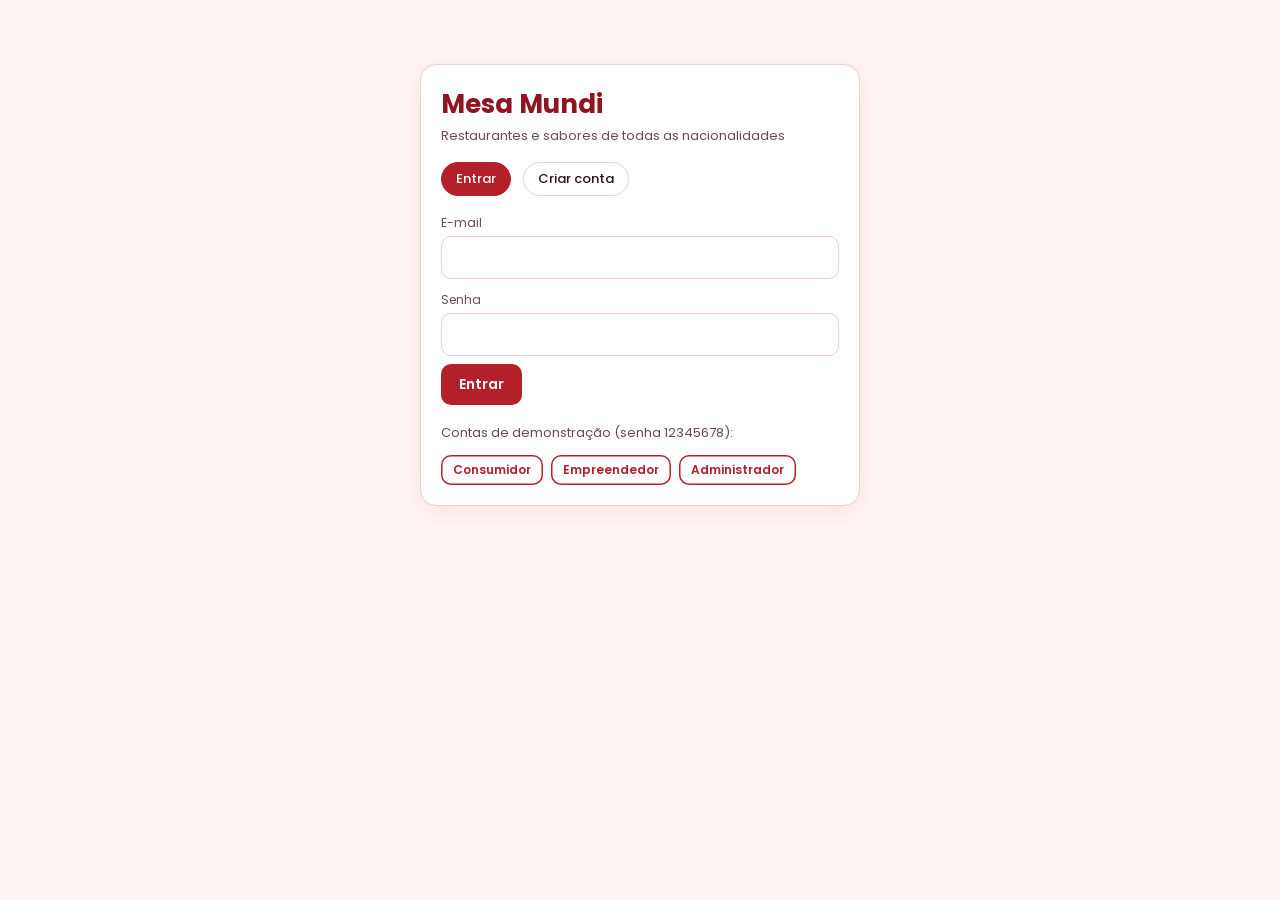
==== app.html @ 670676ce "adiciona landing page e novos estilos" ====
<!doctype html>
<html lang="pt-BR">
<head>
  <meta charset="utf-8">
  <meta name="viewport" content="width=device-width, initial-scale=1, viewport-fit=cover">
  <meta name="theme-color" content="#b3202a">
  <title>Mesa Mundi | Entrar</title>
  <link rel="preconnect" href="https://fonts.googleapis.com">
  <link rel="preconnect" href="https://fonts.gstatic.com" crossorigin>
  <link href="https://fonts.googleapis.com/css2?family=Poppins:wght@400;500;600;700&display=swap" rel="stylesheet">
  <link rel="stylesheet" href="css/app.css">
</head>
<body>
<body>
<div class="app"><aside><div class="logo">Mesa Mundi</div><nav id="nav"></nav></aside><main id="v"></main></div><div id="m"></div><div id="toast" role="status"></div>
<script src="js/app.js"></script>
</body>
</html>
---- css/app.css ----
:root{--bg:#fff5f3;--sf:#fff;--ink:#2b1214;--mut:#6b4b4e;--pr:#b3202a;--pd:#8f1520;--soft:#fde8e5;--bd:#f0cfcb;--on:#fff;--ok:#1a7f45;--wa:#9a6700;--no:#c4182f;--sh:0 6px 24px rgba(142,27,43,.08);color-scheme:light;box-sizing:border-box;padding-top:env(safe-area-inset-top,0px);padding-bottom:env(safe-area-inset-bottom,0px)}
@media(prefers-color-scheme:dark){:root:not([data-theme="light"]){--bg:#1c0e10;--sf:#2a1417;--ink:#fbeceb;--mut:#c9a3a6;--pr:#ff5a6e;--pd:#ff9aa6;--soft:#3d1b20;--bd:#4a2429;--on:#2a1215;--ok:#5fd18b;--wa:#f2c14e;--no:#ff7a8a;color-scheme:dark}}
:root[data-theme="dark"]{--bg:#1c0e10;--sf:#2a1417;--ink:#fbeceb;--mut:#c9a3a6;--pr:#ff5a6e;--pd:#ff9aa6;--soft:#3d1b20;--bd:#4a2429;--on:#2a1215;--ok:#5fd18b;--wa:#f2c14e;--no:#ff7a8a;color-scheme:dark}
html{scroll-padding-top:env(safe-area-inset-top,0px)}*{box-sizing:border-box}
body{margin:0;background:var(--bg);color:var(--ink);font:14px/1.5 Poppins,system-ui,sans-serif}
.app{display:grid;grid-template-columns:232px 1fr;min-height:100vh}
aside{background:#b3202a}.logo{font-weight:700;font-size:21px;color:#fff;padding:26px 24px}
.nv{display:flex;align-items:center;gap:12px;width:calc(100% - 24px);margin:2px 12px;padding:11px 14px;border:0;border-radius:12px;background:none;color:#ffd9dd;font:500 14px Poppins,sans-serif;cursor:pointer;text-align:left;transition:background .15s}
.nv:hover{background:rgba(255,255,255,.14)}.nv.on{background:#fff;color:#b3202a;font-weight:600}
svg.i{width:20px;height:20px;fill:none;stroke:currentColor;stroke-width:1.8;stroke-linecap:round;stroke-linejoin:round;flex:none}
main{padding:28px 32px;min-width:0}.pv{animation:f .25s}@keyframes f{from{opacity:0;transform:translateY(6px)}}
.top{display:flex;justify-content:space-between;align-items:center;gap:12px;flex-wrap:wrap;margin-bottom:22px}
h1{margin:0;font-size:26px;color:var(--pd)}h1+p{margin:2px 0 0;color:var(--mut)}h2{margin:0 0 8px;font-size:17px;color:var(--pd)}
.card{background:var(--sf);border:1px solid var(--bd);border-radius:16px;padding:20px;box-shadow:var(--sh)}
.grid{display:grid;grid-template-columns:repeat(auto-fill,minmax(290px,1fr));gap:18px}
.rc{display:flex;flex-direction:column;gap:10px;transition:transform .15s}.rc:hover{transform:translateY(-3px)}.rc p{margin:0}
.rh{display:flex;gap:12px;align-items:center}.rh>div:nth-child(2){flex:1}
.av{width:42px;height:42px;border-radius:12px;background:var(--pr);color:var(--on);display:grid;place-items:center;font-weight:700}
.tg{font-size:11px;font-weight:600;padding:3px 10px;border-radius:99px;background:color-mix(in srgb,currentColor 14%,transparent)}.ok{color:var(--ok)}.wa{color:var(--wa)}.no{color:var(--no)}
.dh{display:inline-block;background:var(--soft);color:var(--pd);padding:3px 10px;border-radius:99px;font-size:12px;margin:0 6px 6px 0}
.stars{color:var(--pr);letter-spacing:1px;font-size:13px}.mut{color:var(--mut);font-size:13px}.row{display:flex;gap:8px;flex-wrap:wrap;margin-top:8px}
.btn{background:var(--pr);color:var(--on);border:0;border-radius:10px;padding:10px 18px;font:600 14px Poppins,sans-serif;cursor:pointer;transition:filter .15s,transform .1s}
.btn:hover{filter:brightness(1.08)}.btn:active{transform:scale(.97)}.btn.o{background:transparent;color:var(--pr);box-shadow:inset 0 0 0 1.5px var(--pr)}.btn.s{padding:6px 12px;font-size:12px}.btn.d{color:var(--no);box-shadow:inset 0 0 0 1.5px var(--no)}
input,select,textarea{width:100%;border:1px solid var(--bd);border-radius:10px;padding:10px 12px;font:14px Poppins,sans-serif;background:var(--sf);color:var(--ink)}
input:focus,select:focus,textarea:focus,.btn:focus-visible,.nv:focus-visible,.ch:focus-visible{outline:2px solid var(--pr);outline-offset:2px}
label{display:block;font-size:12px;color:var(--mut);margin:12px 0 4px}
.bar{display:flex;gap:12px;flex-wrap:wrap;align-items:center;margin-bottom:18px}.bar input{max-width:300px}#ch{display:flex;gap:8px;flex-wrap:wrap}
.ch{border:1px solid var(--bd);background:var(--sf);color:var(--ink);border-radius:99px;padding:6px 14px;font:500 13px Poppins,sans-serif;cursor:pointer}.ch.on{background:var(--pr);color:var(--on);border-color:var(--pr)}
.stats{display:grid;grid-template-columns:repeat(auto-fit,minmax(170px,1fr));gap:16px;margin-bottom:18px}.n{font-size:30px;font-weight:700;color:var(--pr)}
.two{display:grid;grid-template-columns:1fr 1.8fr;gap:18px;align-items:start;margin-bottom:18px}.two.r{grid-template-columns:1.8fr 1fr}
.sc{overflow-x:auto}table{width:100%;border-collapse:collapse;font-size:14px;min-width:480px}
th{text-align:left;background:var(--soft);color:var(--pd);padding:10px;font-size:12px;text-transform:uppercase;letter-spacing:.04em;border-bottom:2px solid var(--bd)}td{padding:11px 10px;border-bottom:1px solid var(--bd)}tr:hover td{background:var(--soft)}
.lk{background:none;border:0;color:var(--pr);font:600 13px Poppins,sans-serif;cursor:pointer;padding:0 8px 0 0}.rv{padding:14px 0;border-bottom:1px solid var(--bd)}.rv:last-child{border:0}.rv p{margin:4px 0}
.sp button{background:none;border:0;font-size:28px;color:var(--bd);cursor:pointer;padding:0 2px}.sp button.on{color:var(--pr)}
.bl{display:flex;align-items:center;gap:12px;margin:12px 0;font-size:13px}.bl span{width:92px}.bl div{flex:1;background:var(--soft);border-radius:8px;height:14px}.bl i{display:block;height:100%;background:var(--pr);border-radius:8px;transition:width .5s}
#m{position:fixed;inset:0;background:rgba(30,10,12,.55);display:none;place-items:center;padding:16px;z-index:50}#m.show{display:grid}
.mb{background:var(--sf);border-radius:18px;padding:24px;width:min(440px,100%);max-height:90%;overflow:auto;box-shadow:var(--sh)}
.li{display:flex;justify-content:space-between;align-items:center;padding:8px 0;border-bottom:1px solid var(--bd)}.x{background:none;border:0;color:var(--no);font-size:22px;cursor:pointer}
#toast{position:fixed;left:50%;bottom:24px;transform:translate(-50%,20px);background:#b3202a;color:#fff;padding:10px 18px;border-radius:99px;opacity:0;transition:.25s;z-index:60;pointer-events:none}#toast.show{opacity:1;transform:translate(-50%,0)}
.jb{background:var(--soft);color:var(--pd);border-radius:10px;padding:8px 12px;font-size:12px}.me{padding:16px 24px;color:#ffd9dd;font-size:12px;border-top:1px solid rgba(255,255,255,.2);margin-top:12px}.me b{display:block;color:#fff;font-size:14px}.me .lk{color:#fff;padding:6px 0 0}.out{grid-template-columns:1fr}.out aside{display:none}.au{max-width:440px;margin:4vh auto}.kv{display:grid;grid-template-columns:repeat(auto-fit,minmax(190px,1fr));gap:12px;margin:14px 0}.kv span{display:block;color:var(--mut);font-size:12px}.bk{margin-bottom:14px}
.mb.w{width:min(620px,100%)}.fg{display:grid;grid-template-columns:1fr 1fr;gap:0 14px}.fg .f2{grid-column:1/-1}.fs{display:grid;grid-template-columns:repeat(auto-fit,minmax(150px,1fr));gap:12px;margin-bottom:12px}.hr{display:grid;grid-template-columns:90px 1fr 1fr;gap:8px;align-items:center;margin:6px 0}.hr label{margin:0;display:flex;gap:6px;align-items:center;color:var(--ink);font-size:13px}input[type=checkbox]{width:auto}.th{display:flex;gap:10px;flex-wrap:wrap;margin-top:8px}.th div{position:relative}.th img,.ph{width:72px;height:72px;object-fit:cover;border-radius:10px;border:1px solid var(--bd)}.th .x{position:absolute;top:-8px;right:-6px;background:var(--sf);border:1px solid var(--bd);border-radius:50%;width:22px;height:22px;font-size:14px;line-height:1;padding:0}.cnt{font-size:11px;color:var(--mut);margin-top:4px}.cv{width:100%;height:120px;object-fit:cover;border-radius:12px}.gal{display:flex;gap:10px;flex-wrap:wrap;margin:12px 0}.gal img{width:140px;height:100px;object-fit:cover;border-radius:12px}.av img{width:100%;height:100%;object-fit:cover;border-radius:inherit}.me .av{margin-bottom:8px}.dt{width:40px;height:40px;border-radius:8px;object-fit:cover;margin-right:10px;vertical-align:middle}
@media(max-width:860px){.me{display:none}.fg{grid-template-columns:1fr}.app{grid-template-columns:1fr}aside{position:fixed;bottom:0;left:0;right:0;z-index:20;padding:6px 6px calc(6px + env(safe-area-inset-bottom,0px))}.logo{display:none}nav{display:flex}
.nv{flex-direction:column;gap:2px;font-size:10px;padding:6px 2px;margin:0;width:auto;flex:1;align-items:center;text-align:center}main{padding:20px 16px 110px}.two,.two.r{grid-template-columns:1fr}#toast{bottom:calc(84px + env(safe-area-inset-bottom,0px))}}
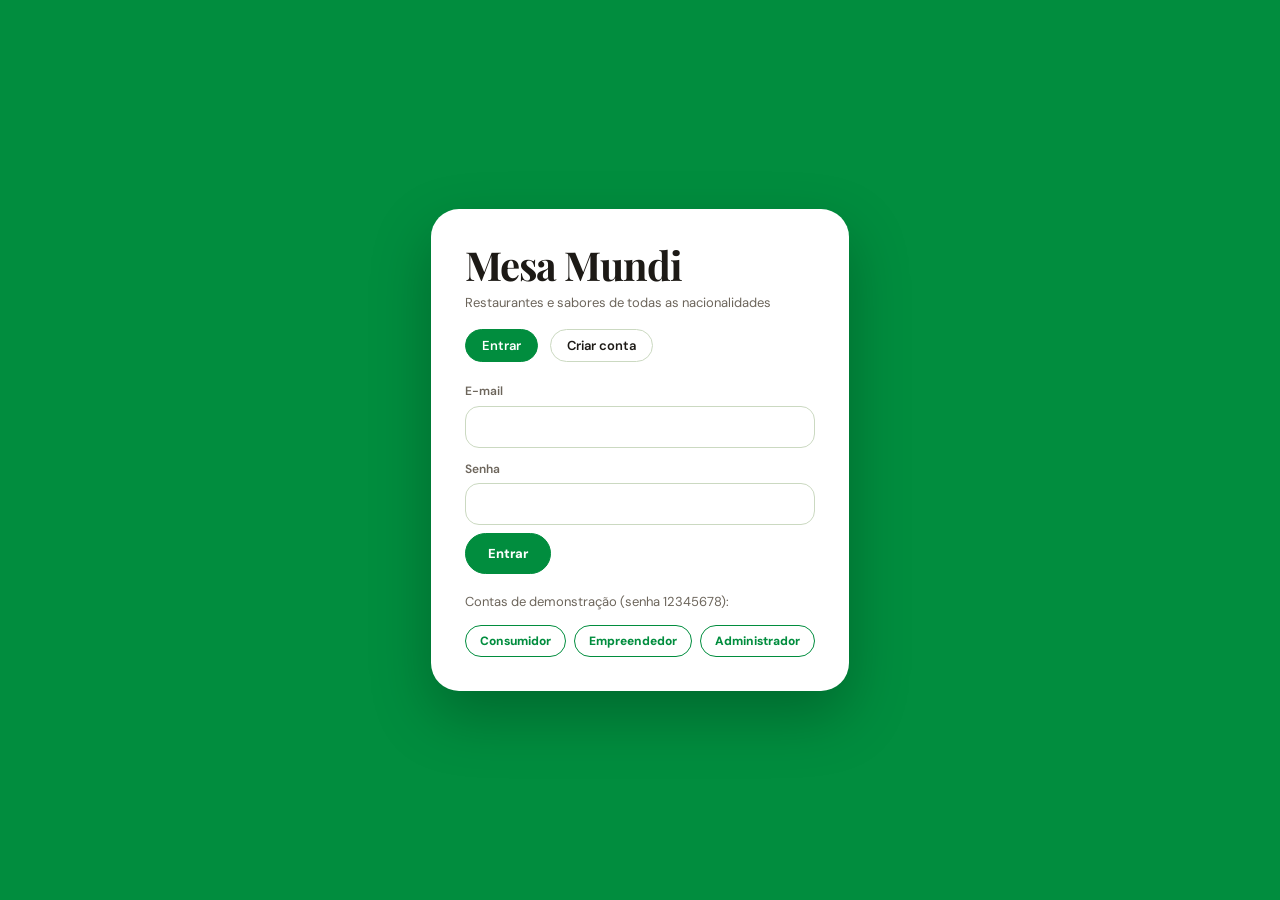
==== commit 1f7201be: "Nova landing page e app com o mesmo visual - index.html substituído pela nova landing (CSS/JS em css" ====
--- a/app.html
+++ b/app.html
@@ -3,16 +3,39 @@
 <head>
   <meta charset="utf-8">
   <meta name="viewport" content="width=device-width, initial-scale=1, viewport-fit=cover">
-  <meta name="theme-color" content="#b3202a">
+  <meta name="theme-color" content="#018D3E">
   <title>Mesa Mundi | Entrar</title>
   <link rel="preconnect" href="https://fonts.googleapis.com">
   <link rel="preconnect" href="https://fonts.gstatic.com" crossorigin>
-  <link href="https://fonts.googleapis.com/css2?family=Poppins:wght@400;500;600;700&display=swap" rel="stylesheet">
+  <link href="https://fonts.googleapis.com/css2?family=DM+Sans:wght@400;500;600;700;800&family=Playfair+Display:wght@600;700;800&display=swap" rel="stylesheet">
   <link rel="stylesheet" href="css/app.css">
+  <script src="js/theme.js"></script>
 </head>
 <body>
-<body>
-<div class="app"><aside><div class="logo">Mesa Mundi</div><nav id="nav"></nav></aside><main id="v"></main></div><div id="m"></div><div id="toast" role="status"></div>
+<div class="app">
+  <aside>
+    <a class="logo" href="index.html">mesa<span>mundi.</span></a>
+    <nav id="nav"></nav>
+    <div class="culture-switch" aria-label="Tema de cores">
+      <small>Tema</small>
+      <div>
+        <button type="button" data-culture="mexico" title="México">🇲🇽</button>
+        <button type="button" data-culture="italia" title="Itália">🇮🇹</button>
+        <button type="button" data-culture="japao" title="Japão">🇯🇵</button>
+      </div>
+    </div>
+  </aside>
+  <main id="v"></main>
+</div>
+<div id="m"></div><div id="toast" role="status"></div>
+<script>
+  (function () {
+    const buttons = document.querySelectorAll('.culture-switch button');
+    const mark = () => buttons.forEach((b) => b.setAttribute('aria-pressed', String(b.dataset.culture === MesaTheme.current())));
+    buttons.forEach((b) => b.addEventListener('click', () => { MesaTheme.apply(b.dataset.culture, true); mark(); }));
+    mark();
+  })();
+</script>
 <script src="js/app.js"></script>
 </body>
 </html>
--- a/css/app.css
+++ b/css/app.css
@@ -1,43 +1,360 @@
-:root{--bg:#fff5f3;--sf:#fff;--ink:#2b1214;--mut:#6b4b4e;--pr:#b3202a;--pd:#8f1520;--soft:#fde8e5;--bd:#f0cfcb;--on:#fff;--ok:#1a7f45;--wa:#9a6700;--no:#c4182f;--sh:0 6px 24px rgba(142,27,43,.08);color-scheme:light;box-sizing:border-box;padding-top:env(safe-area-inset-top,0px);padding-bottom:env(safe-area-inset-bottom,0px)}
-@media(prefers-color-scheme:dark){:root:not([data-theme="light"]){--bg:#1c0e10;--sf:#2a1417;--ink:#fbeceb;--mut:#c9a3a6;--pr:#ff5a6e;--pd:#ff9aa6;--soft:#3d1b20;--bd:#4a2429;--on:#2a1215;--ok:#5fd18b;--wa:#f2c14e;--no:#ff7a8a;color-scheme:dark}}
-:root[data-theme="dark"]{--bg:#1c0e10;--sf:#2a1417;--ink:#fbeceb;--mut:#c9a3a6;--pr:#ff5a6e;--pd:#ff9aa6;--soft:#3d1b20;--bd:#4a2429;--on:#2a1215;--ok:#5fd18b;--wa:#f2c14e;--no:#ff7a8a;color-scheme:dark}
-html{scroll-padding-top:env(safe-area-inset-top,0px)}*{box-sizing:border-box}
-body{margin:0;background:var(--bg);color:var(--ink);font:14px/1.5 Poppins,system-ui,sans-serif}
-.app{display:grid;grid-template-columns:232px 1fr;min-height:100vh}
-aside{background:#b3202a}.logo{font-weight:700;font-size:21px;color:#fff;padding:26px 24px}
-.nv{display:flex;align-items:center;gap:12px;width:calc(100% - 24px);margin:2px 12px;padding:11px 14px;border:0;border-radius:12px;background:none;color:#ffd9dd;font:500 14px Poppins,sans-serif;cursor:pointer;text-align:left;transition:background .15s}
-.nv:hover{background:rgba(255,255,255,.14)}.nv.on{background:#fff;color:#b3202a;font-weight:600}
-svg.i{width:20px;height:20px;fill:none;stroke:currentColor;stroke-width:1.8;stroke-linecap:round;stroke-linejoin:round;flex:none}
-main{padding:28px 32px;min-width:0}.pv{animation:f .25s}@keyframes f{from{opacity:0;transform:translateY(6px)}}
-.top{display:flex;justify-content:space-between;align-items:center;gap:12px;flex-wrap:wrap;margin-bottom:22px}
-h1{margin:0;font-size:26px;color:var(--pd)}h1+p{margin:2px 0 0;color:var(--mut)}h2{margin:0 0 8px;font-size:17px;color:var(--pd)}
-.card{background:var(--sf);border:1px solid var(--bd);border-radius:16px;padding:20px;box-shadow:var(--sh)}
-.grid{display:grid;grid-template-columns:repeat(auto-fill,minmax(290px,1fr));gap:18px}
-.rc{display:flex;flex-direction:column;gap:10px;transition:transform .15s}.rc:hover{transform:translateY(-3px)}.rc p{margin:0}
-.rh{display:flex;gap:12px;align-items:center}.rh>div:nth-child(2){flex:1}
-.av{width:42px;height:42px;border-radius:12px;background:var(--pr);color:var(--on);display:grid;place-items:center;font-weight:700}
-.tg{font-size:11px;font-weight:600;padding:3px 10px;border-radius:99px;background:color-mix(in srgb,currentColor 14%,transparent)}.ok{color:var(--ok)}.wa{color:var(--wa)}.no{color:var(--no)}
-.dh{display:inline-block;background:var(--soft);color:var(--pd);padding:3px 10px;border-radius:99px;font-size:12px;margin:0 6px 6px 0}
-.stars{color:var(--pr);letter-spacing:1px;font-size:13px}.mut{color:var(--mut);font-size:13px}.row{display:flex;gap:8px;flex-wrap:wrap;margin-top:8px}
-.btn{background:var(--pr);color:var(--on);border:0;border-radius:10px;padding:10px 18px;font:600 14px Poppins,sans-serif;cursor:pointer;transition:filter .15s,transform .1s}
-.btn:hover{filter:brightness(1.08)}.btn:active{transform:scale(.97)}.btn.o{background:transparent;color:var(--pr);box-shadow:inset 0 0 0 1.5px var(--pr)}.btn.s{padding:6px 12px;font-size:12px}.btn.d{color:var(--no);box-shadow:inset 0 0 0 1.5px var(--no)}
-input,select,textarea{width:100%;border:1px solid var(--bd);border-radius:10px;padding:10px 12px;font:14px Poppins,sans-serif;background:var(--sf);color:var(--ink)}
-input:focus,select:focus,textarea:focus,.btn:focus-visible,.nv:focus-visible,.ch:focus-visible{outline:2px solid var(--pr);outline-offset:2px}
-label{display:block;font-size:12px;color:var(--mut);margin:12px 0 4px}
-.bar{display:flex;gap:12px;flex-wrap:wrap;align-items:center;margin-bottom:18px}.bar input{max-width:300px}#ch{display:flex;gap:8px;flex-wrap:wrap}
-.ch{border:1px solid var(--bd);background:var(--sf);color:var(--ink);border-radius:99px;padding:6px 14px;font:500 13px Poppins,sans-serif;cursor:pointer}.ch.on{background:var(--pr);color:var(--on);border-color:var(--pr)}
-.stats{display:grid;grid-template-columns:repeat(auto-fit,minmax(170px,1fr));gap:16px;margin-bottom:18px}.n{font-size:30px;font-weight:700;color:var(--pr)}
-.two{display:grid;grid-template-columns:1fr 1.8fr;gap:18px;align-items:start;margin-bottom:18px}.two.r{grid-template-columns:1.8fr 1fr}
-.sc{overflow-x:auto}table{width:100%;border-collapse:collapse;font-size:14px;min-width:480px}
-th{text-align:left;background:var(--soft);color:var(--pd);padding:10px;font-size:12px;text-transform:uppercase;letter-spacing:.04em;border-bottom:2px solid var(--bd)}td{padding:11px 10px;border-bottom:1px solid var(--bd)}tr:hover td{background:var(--soft)}
-.lk{background:none;border:0;color:var(--pr);font:600 13px Poppins,sans-serif;cursor:pointer;padding:0 8px 0 0}.rv{padding:14px 0;border-bottom:1px solid var(--bd)}.rv:last-child{border:0}.rv p{margin:4px 0}
-.sp button{background:none;border:0;font-size:28px;color:var(--bd);cursor:pointer;padding:0 2px}.sp button.on{color:var(--pr)}
-.bl{display:flex;align-items:center;gap:12px;margin:12px 0;font-size:13px}.bl span{width:92px}.bl div{flex:1;background:var(--soft);border-radius:8px;height:14px}.bl i{display:block;height:100%;background:var(--pr);border-radius:8px;transition:width .5s}
-#m{position:fixed;inset:0;background:rgba(30,10,12,.55);display:none;place-items:center;padding:16px;z-index:50}#m.show{display:grid}
-.mb{background:var(--sf);border-radius:18px;padding:24px;width:min(440px,100%);max-height:90%;overflow:auto;box-shadow:var(--sh)}
-.li{display:flex;justify-content:space-between;align-items:center;padding:8px 0;border-bottom:1px solid var(--bd)}.x{background:none;border:0;color:var(--no);font-size:22px;cursor:pointer}
-#toast{position:fixed;left:50%;bottom:24px;transform:translate(-50%,20px);background:#b3202a;color:#fff;padding:10px 18px;border-radius:99px;opacity:0;transition:.25s;z-index:60;pointer-events:none}#toast.show{opacity:1;transform:translate(-50%,0)}
-.jb{background:var(--soft);color:var(--pd);border-radius:10px;padding:8px 12px;font-size:12px}.me{padding:16px 24px;color:#ffd9dd;font-size:12px;border-top:1px solid rgba(255,255,255,.2);margin-top:12px}.me b{display:block;color:#fff;font-size:14px}.me .lk{color:#fff;padding:6px 0 0}.out{grid-template-columns:1fr}.out aside{display:none}.au{max-width:440px;margin:4vh auto}.kv{display:grid;grid-template-columns:repeat(auto-fit,minmax(190px,1fr));gap:12px;margin:14px 0}.kv span{display:block;color:var(--mut);font-size:12px}.bk{margin-bottom:14px}
-.mb.w{width:min(620px,100%)}.fg{display:grid;grid-template-columns:1fr 1fr;gap:0 14px}.fg .f2{grid-column:1/-1}.fs{display:grid;grid-template-columns:repeat(auto-fit,minmax(150px,1fr));gap:12px;margin-bottom:12px}.hr{display:grid;grid-template-columns:90px 1fr 1fr;gap:8px;align-items:center;margin:6px 0}.hr label{margin:0;display:flex;gap:6px;align-items:center;color:var(--ink);font-size:13px}input[type=checkbox]{width:auto}.th{display:flex;gap:10px;flex-wrap:wrap;margin-top:8px}.th div{position:relative}.th img,.ph{width:72px;height:72px;object-fit:cover;border-radius:10px;border:1px solid var(--bd)}.th .x{position:absolute;top:-8px;right:-6px;background:var(--sf);border:1px solid var(--bd);border-radius:50%;width:22px;height:22px;font-size:14px;line-height:1;padding:0}.cnt{font-size:11px;color:var(--mut);margin-top:4px}.cv{width:100%;height:120px;object-fit:cover;border-radius:12px}.gal{display:flex;gap:10px;flex-wrap:wrap;margin:12px 0}.gal img{width:140px;height:100px;object-fit:cover;border-radius:12px}.av img{width:100%;height:100%;object-fit:cover;border-radius:inherit}.me .av{margin-bottom:8px}.dt{width:40px;height:40px;border-radius:8px;object-fit:cover;margin-right:10px;vertical-align:middle}
-@media(max-width:860px){.me{display:none}.fg{grid-template-columns:1fr}.app{grid-template-columns:1fr}aside{position:fixed;bottom:0;left:0;right:0;z-index:20;padding:6px 6px calc(6px + env(safe-area-inset-bottom,0px))}.logo{display:none}nav{display:flex}
-.nv{flex-direction:column;gap:2px;font-size:10px;padding:6px 2px;margin:0;width:auto;flex:1;align-items:center;text-align:center}main{padding:20px 16px 110px}.two,.two.r{grid-template-columns:1fr}#toast{bottom:calc(84px + env(safe-area-inset-bottom,0px))}}
+/* Mesa Mundi — app (mesma identidade da landing page).
+   --primary, --surface, --detail e --text vêm do tema da culinária (js/theme.js). */
+:root {
+  --primary: #018D3E;
+  --surface: #016F32;
+  --detail: #E71506;
+  --text: #FDF7E6;
+
+  --bg: #FBF7EE;
+  --sf: #FFFFFF;
+  --ink: #1D1A16;
+  --mut: #6C655B;
+  --pr: var(--primary);
+  --pd: var(--surface);
+  --soft: color-mix(in srgb, var(--primary) 9%, #FFFFFF);
+  --bd: color-mix(in srgb, var(--primary) 14%, #ECE5D6);
+  --on: #FFFFFF;
+  --ok: #1A7F45;
+  --wa: #9A6700;
+  --no: #C4182F;
+  --sh: 0 10px 30px rgba(0, 0, 0, .07);
+  --serif: 'Playfair Display', Georgia, serif;
+  --sans: 'DM Sans', system-ui, sans-serif;
+
+  color-scheme: light;
+  box-sizing: border-box;
+  padding-top: env(safe-area-inset-top, 0px);
+  padding-bottom: env(safe-area-inset-bottom, 0px);
+}
+
+@media (prefers-color-scheme: dark) {
+  :root:not([data-theme="light"]) {
+    --bg: #13110E;
+    --sf: #1D1A16;
+    --ink: #F5EFE2;
+    --mut: #B5AB99;
+    --pr: color-mix(in srgb, var(--primary) 55%, #FFFFFF);
+    --pd: color-mix(in srgb, var(--primary) 40%, #FFFFFF);
+    --soft: color-mix(in srgb, var(--primary) 20%, #1D1A16);
+    --bd: color-mix(in srgb, var(--primary) 22%, #2C2721);
+    --on: #13110E;
+    --ok: #5FD18B;
+    --wa: #F2C14E;
+    --no: #FF7A8A;
+    --sh: 0 10px 30px rgba(0, 0, 0, .35);
+    color-scheme: dark;
+  }
+}
+
+:root[data-theme="dark"] {
+  --bg: #13110E;
+  --sf: #1D1A16;
+  --ink: #F5EFE2;
+  --mut: #B5AB99;
+  --pr: color-mix(in srgb, var(--primary) 55%, #FFFFFF);
+  --pd: color-mix(in srgb, var(--primary) 40%, #FFFFFF);
+  --soft: color-mix(in srgb, var(--primary) 20%, #1D1A16);
+  --bd: color-mix(in srgb, var(--primary) 22%, #2C2721);
+  --on: #13110E;
+  --ok: #5FD18B;
+  --wa: #F2C14E;
+  --no: #FF7A8A;
+  --sh: 0 10px 30px rgba(0, 0, 0, .35);
+  color-scheme: dark;
+}
+
+html { scroll-padding-top: env(safe-area-inset-top, 0px); }
+* { box-sizing: border-box; }
+
+body {
+  margin: 0;
+  background: var(--bg);
+  color: var(--ink);
+  font: 14px/1.55 var(--sans);
+}
+
+/* ---------- Estrutura e menu lateral ---------- */
+
+.app { display: grid; grid-template-columns: 240px 1fr; min-height: 100vh; }
+
+aside {
+  background: var(--primary);
+  color: var(--text);
+  display: flex;
+  flex-direction: column;
+  transition: background .7s ease;
+}
+
+.logo {
+  display: block;
+  font-weight: 800;
+  font-size: 25px;
+  letter-spacing: -1.5px;
+  color: var(--text);
+  text-decoration: none;
+  padding: 28px 24px 22px;
+}
+.logo span { color: var(--detail); transition: color .7s ease; }
+
+.nv {
+  display: flex;
+  align-items: center;
+  gap: 12px;
+  width: calc(100% - 24px);
+  margin: 3px 12px;
+  padding: 11px 16px;
+  border: 0;
+  border-radius: 50px;
+  background: none;
+  color: var(--text);
+  opacity: .85;
+  font: 600 14px var(--sans);
+  cursor: pointer;
+  text-align: left;
+  transition: background .2s, opacity .2s, color .2s;
+}
+.nv:hover { background: rgba(255, 255, 255, .12); opacity: 1; }
+.nv.on { background: var(--text); color: var(--primary); opacity: 1; font-weight: 800; }
+
+svg.i { width: 20px; height: 20px; fill: none; stroke: currentColor; stroke-width: 1.8; stroke-linecap: round; stroke-linejoin: round; flex: none; }
+
+.me {
+  padding: 18px 24px;
+  color: var(--text);
+  font-size: 12px;
+  border-top: 1px solid rgba(255, 255, 255, .2);
+  margin-top: 14px;
+}
+.me > * { opacity: .9; }
+.me b { display: block; color: var(--text); font-size: 15px; opacity: 1; }
+.me .lk { color: var(--text); padding: 6px 0 0; text-decoration: underline; text-underline-offset: 3px; }
+.me .av { margin-bottom: 8px; background: var(--detail); color: #fff; }
+
+.culture-switch { margin-top: auto; padding: 18px 24px 26px; }
+.culture-switch small { display: block; font-size: 10px; font-weight: 800; letter-spacing: 3px; text-transform: uppercase; opacity: .75; margin-bottom: 8px; }
+.culture-switch div { display: flex; gap: 8px; }
+.culture-switch button {
+  width: 40px; height: 40px;
+  border-radius: 50%;
+  border: 2px solid transparent;
+  background: rgba(255, 255, 255, .14);
+  font-size: 19px;
+  cursor: pointer;
+  transition: transform .2s, border-color .2s;
+}
+.culture-switch button:hover { transform: translateY(-3px); }
+.culture-switch button[aria-pressed="true"] { border-color: var(--text); }
+
+/* ---------- Conteúdo ---------- */
+
+main { padding: 34px 40px; min-width: 0; }
+.pv { animation: f .35s ease both; }
+@keyframes f { from { opacity: 0; transform: translateY(10px); } }
+
+.top { display: flex; justify-content: space-between; align-items: center; gap: 12px; flex-wrap: wrap; margin-bottom: 26px; }
+
+h1 {
+  margin: 0;
+  font-family: var(--serif);
+  font-size: clamp(28px, 3.2vw, 38px);
+  line-height: 1.1;
+  letter-spacing: -1px;
+  color: var(--ink);
+}
+.top h1::after {
+  content: "";
+  display: block;
+  width: 34px;
+  height: 3px;
+  border-radius: 5px;
+  background: var(--detail);
+  margin-top: 12px;
+}
+h1 + p { margin: 6px 0 0; color: var(--mut); }
+h2 { margin: 0 0 10px; font-family: var(--serif); font-size: 21px; color: var(--pd); }
+
+.card {
+  background: var(--sf);
+  border: 1px solid var(--bd);
+  border-radius: 22px;
+  padding: 22px;
+  box-shadow: var(--sh);
+}
+
+.grid { display: grid; grid-template-columns: repeat(auto-fill, minmax(290px, 1fr)); gap: 20px; }
+.rc { display: flex; flex-direction: column; gap: 10px; transition: transform .3s ease, box-shadow .3s ease; }
+.rc:hover { transform: translateY(-6px); box-shadow: 0 15px 40px rgba(0, 0, 0, .12); }
+.rc p { margin: 0; }
+.rh { display: flex; gap: 12px; align-items: center; }
+.rh > div:nth-child(2) { flex: 1; }
+
+.av {
+  width: 44px; height: 44px;
+  border-radius: 50%;
+  background: var(--pr);
+  color: var(--on);
+  display: grid;
+  place-items: center;
+  font-weight: 800;
+}
+.av img { width: 100%; height: 100%; object-fit: cover; border-radius: inherit; }
+
+.tg { font-size: 11px; font-weight: 700; padding: 4px 11px; border-radius: 99px; background: color-mix(in srgb, currentColor 14%, transparent); }
+.ok { color: var(--ok); } .wa { color: var(--wa); } .no { color: var(--no); }
+.dh { display: inline-block; background: var(--soft); color: var(--pd); padding: 4px 12px; border-radius: 99px; font-size: 12px; font-weight: 600; margin: 0 6px 6px 0; }
+.stars { color: var(--detail); letter-spacing: 1px; font-size: 13px; }
+.mut { color: var(--mut); font-size: 13px; }
+.row { display: flex; gap: 8px; flex-wrap: wrap; margin-top: 8px; }
+
+/* ---------- Botões e formulários ---------- */
+
+.btn {
+  background: var(--pr);
+  color: var(--on);
+  border: 1px solid var(--pr);
+  border-radius: 50px;
+  padding: 11px 22px;
+  font: 800 13px var(--sans);
+  cursor: pointer;
+  transition: transform .25s ease, filter .2s;
+}
+.btn:hover { transform: translateY(-2px); filter: brightness(1.08); }
+.btn:active { transform: scale(.97); }
+.btn.o { background: transparent; color: var(--pr); }
+.btn.s { padding: 7px 14px; font-size: 12px; }
+.btn.d { background: transparent; color: var(--no); border-color: var(--no); }
+
+input, select, textarea {
+  width: 100%;
+  border: 1px solid var(--bd);
+  border-radius: 14px;
+  padding: 11px 14px;
+  font: 14px var(--sans);
+  background: var(--sf);
+  color: var(--ink);
+}
+input:focus, select:focus, textarea:focus, .btn:focus-visible, .nv:focus-visible, .ch:focus-visible, .culture-switch button:focus-visible {
+  outline: 2px solid var(--pr);
+  outline-offset: 2px;
+}
+label { display: block; font-size: 12px; font-weight: 600; color: var(--mut); margin: 12px 0 5px; }
+input[type=checkbox] { width: auto; accent-color: var(--pr); }
+
+.bar { display: flex; gap: 12px; flex-wrap: wrap; align-items: center; margin-bottom: 20px; }
+.bar input { max-width: 300px; border-radius: 50px; padding-inline: 18px; }
+#ch { display: flex; gap: 8px; flex-wrap: wrap; }
+.ch {
+  border: 1px solid var(--bd);
+  background: var(--sf);
+  color: var(--ink);
+  border-radius: 99px;
+  padding: 7px 16px;
+  font: 600 13px var(--sans);
+  cursor: pointer;
+  transition: background .2s, color .2s;
+}
+.ch:hover { border-color: var(--pr); }
+.ch.on { background: var(--pr); color: var(--on); border-color: var(--pr); }
+
+/* ---------- Painéis, tabelas e gráficos ---------- */
+
+.stats { display: grid; grid-template-columns: repeat(auto-fit, minmax(170px, 1fr)); gap: 16px; margin-bottom: 20px; }
+.n { font-family: var(--serif); font-size: 34px; font-weight: 700; color: var(--pr); }
+.two { display: grid; grid-template-columns: 1fr 1.8fr; gap: 20px; align-items: start; margin-bottom: 20px; }
+.two.r { grid-template-columns: 1.8fr 1fr; }
+
+.sc { overflow-x: auto; }
+table { width: 100%; border-collapse: collapse; font-size: 14px; min-width: 480px; }
+th { text-align: left; background: var(--soft); color: var(--pd); padding: 11px 10px; font-size: 11px; font-weight: 800; text-transform: uppercase; letter-spacing: .12em; border-bottom: 2px solid var(--bd); }
+th:first-child { border-top-left-radius: 12px; } th:last-child { border-top-right-radius: 12px; }
+td { padding: 12px 10px; border-bottom: 1px solid var(--bd); }
+tr:hover td { background: var(--soft); }
+
+.lk { background: none; border: 0; color: var(--pr); font: 700 13px var(--sans); cursor: pointer; padding: 0 8px 0 0; }
+.rv { padding: 14px 0; border-bottom: 1px solid var(--bd); }
+.rv:last-child { border: 0; }
+.rv p { margin: 4px 0; }
+.sp button { background: none; border: 0; font-size: 28px; color: var(--bd); cursor: pointer; padding: 0 2px; }
+.sp button.on { color: var(--detail); }
+
+.bl { display: flex; align-items: center; gap: 12px; margin: 12px 0; font-size: 13px; }
+.bl span { width: 92px; }
+.bl div { flex: 1; background: var(--soft); border-radius: 8px; height: 14px; }
+.bl i { display: block; height: 100%; background: var(--pr); border-radius: 8px; transition: width .5s; }
+
+/* ---------- Modal e toast ---------- */
+
+#m { position: fixed; inset: 0; background: rgba(15, 12, 8, .55); backdrop-filter: blur(4px); display: none; place-items: center; padding: 16px; z-index: 50; }
+#m.show { display: grid; }
+.mb { background: var(--sf); border-radius: 24px; padding: 26px; width: min(440px, 100%); max-height: 90%; overflow: auto; box-shadow: 0 20px 60px rgba(0, 0, 0, .25); animation: f .25s ease both; }
+.mb.w { width: min(620px, 100%); }
+.li { display: flex; justify-content: space-between; align-items: center; padding: 8px 0; border-bottom: 1px solid var(--bd); }
+.x { background: none; border: 0; color: var(--no); font-size: 22px; cursor: pointer; }
+
+#toast {
+  position: fixed; left: 50%; bottom: 24px;
+  transform: translate(-50%, 20px);
+  background: var(--surface); color: var(--text);
+  padding: 12px 22px; border-radius: 99px;
+  font-weight: 700;
+  box-shadow: 0 10px 30px rgba(0, 0, 0, .2);
+  opacity: 0; transition: .25s; z-index: 60; pointer-events: none;
+}
+#toast.show { opacity: 1; transform: translate(-50%, 0); }
+
+/* ---------- Outros ---------- */
+
+.jb { background: var(--soft); color: var(--pd); border-radius: 14px; padding: 10px 14px; font-size: 12px; }
+.kv { display: grid; grid-template-columns: repeat(auto-fit, minmax(190px, 1fr)); gap: 12px; margin: 14px 0; }
+.kv span { display: block; color: var(--mut); font-size: 12px; }
+.bk { margin-bottom: 14px; }
+.fg { display: grid; grid-template-columns: 1fr 1fr; gap: 0 14px; }
+.fg .f2 { grid-column: 1 / -1; }
+.fs { display: grid; grid-template-columns: repeat(auto-fit, minmax(150px, 1fr)); gap: 12px; margin-bottom: 12px; }
+.hr { display: grid; grid-template-columns: 90px 1fr 1fr; gap: 8px; align-items: center; margin: 6px 0; }
+.hr label { margin: 0; display: flex; gap: 6px; align-items: center; color: var(--ink); font-size: 13px; }
+.th { display: flex; gap: 10px; flex-wrap: wrap; margin-top: 8px; }
+.th div { position: relative; }
+.th img, .ph { width: 72px; height: 72px; object-fit: cover; border-radius: 14px; border: 1px solid var(--bd); }
+.th .x { position: absolute; top: -8px; right: -6px; background: var(--sf); border: 1px solid var(--bd); border-radius: 50%; width: 22px; height: 22px; font-size: 14px; line-height: 1; padding: 0; }
+.cnt { font-size: 11px; color: var(--mut); margin-top: 4px; }
+.cv { width: 100%; height: 130px; object-fit: cover; border-radius: 16px; }
+.gal { display: flex; gap: 10px; flex-wrap: wrap; margin: 12px 0; }
+.gal img { width: 140px; height: 100px; object-fit: cover; border-radius: 16px; }
+.dt { width: 40px; height: 40px; border-radius: 10px; object-fit: cover; margin-right: 10px; vertical-align: middle; }
+
+/* ---------- Tela de login (sem usuário) ---------- */
+
+.out { grid-template-columns: 1fr; }
+.out aside { display: none; }
+.out main {
+  min-height: 100vh;
+  display: grid;
+  place-items: center;
+  background: var(--primary);
+  transition: background .7s ease;
+}
+.au { width: min(460px, 100%); margin: 0 auto; }
+.au .card { border: 0; border-radius: 28px; padding: 34px; box-shadow: 0 25px 60px rgba(0, 0, 0, .25); }
+.au h1 { font-size: 40px; }
+
+/* ---------- Celular ---------- */
+
+@media (max-width: 860px) {
+  .me, .logo, .culture-switch { display: none; }
+  .fg { grid-template-columns: 1fr; }
+  .app { grid-template-columns: 1fr; }
+  aside { position: fixed; bottom: 0; left: 0; right: 0; z-index: 20; padding: 6px 6px calc(6px + env(safe-area-inset-bottom, 0px)); box-shadow: 0 -8px 25px rgba(0, 0, 0, .15); }
+  nav { display: flex; }
+  .nv { flex-direction: column; gap: 2px; font-size: 10px; padding: 7px 2px; margin: 0 2px; width: auto; flex: 1; align-items: center; text-align: center; border-radius: 16px; }
+  main { padding: 22px 16px 110px; }
+  .out main { padding: 22px 16px; }
+  .au .card { padding: 24px; }
+  .two, .two.r { grid-template-columns: 1fr; }
+  #toast { bottom: calc(84px + env(safe-area-inset-bottom, 0px)); }
+}
+
+@media (prefers-reduced-motion: reduce) {
+  *, *::before, *::after { animation-duration: .01ms !important; transition-duration: .01ms !important; }
+}
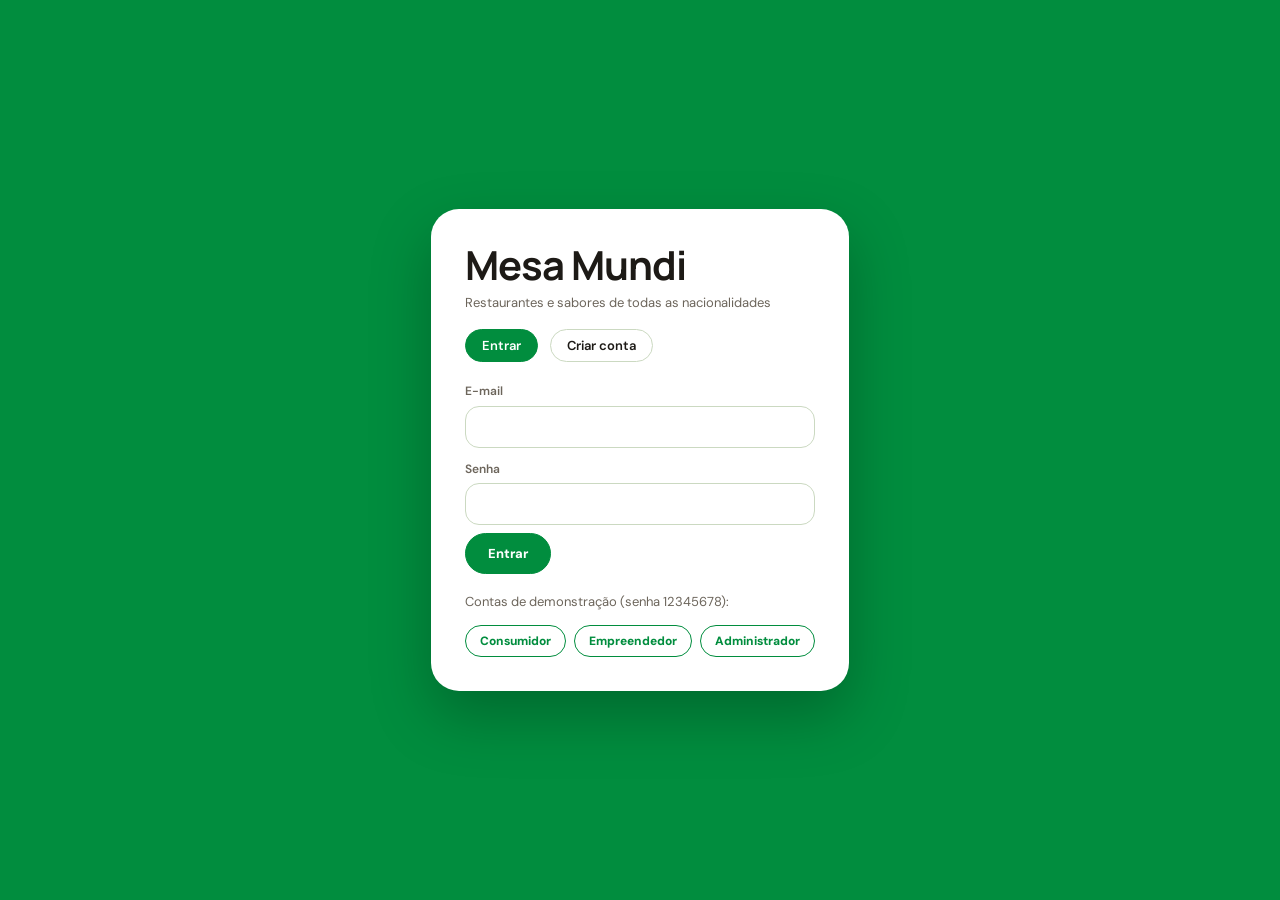
==== commit 84788d8c: "Troca a fonte dos títulos para Manrope Substitui a Playfair Display por uma fonte mais calma em todo" ====
--- a/app.html
+++ b/app.html
@@ -7,9 +7,9 @@
   <title>Mesa Mundi | Entrar</title>
   <link rel="preconnect" href="https://fonts.googleapis.com">
   <link rel="preconnect" href="https://fonts.gstatic.com" crossorigin>
-  <link href="https://fonts.googleapis.com/css2?family=DM+Sans:wght@400;500;600;700;800&family=Playfair+Display:wght@600;700;800&display=swap" rel="stylesheet">
-  <link rel="stylesheet" href="css/app.css">
-  <script src="js/theme.js"></script>
+  <link href="https://fonts.googleapis.com/css2?family=DM+Sans:wght@400;500;600;700;800&family=Manrope:wght@600;700;800&display=swap" rel="stylesheet">
+  <link rel="stylesheet" href="css/app.css?v=20261112c">
+  <script src="js/theme.js?v=20261112c"></script>
 </head>
 <body>
 <div class="app">
@@ -36,6 +36,6 @@
     mark();
   })();
 </script>
-<script src="js/app.js"></script>
+<script src="js/app.js?v=20261112c"></script>
 </body>
 </html>
--- a/css/app.css
+++ b/css/app.css
@@ -19,7 +19,7 @@
   --wa: #9A6700;
   --no: #C4182F;
   --sh: 0 10px 30px rgba(0, 0, 0, .07);
-  --serif: 'Playfair Display', Georgia, serif;
+  --serif: 'Manrope', 'DM Sans', system-ui, sans-serif;
   --sans: 'DM Sans', system-ui, sans-serif;
 
   color-scheme: light;
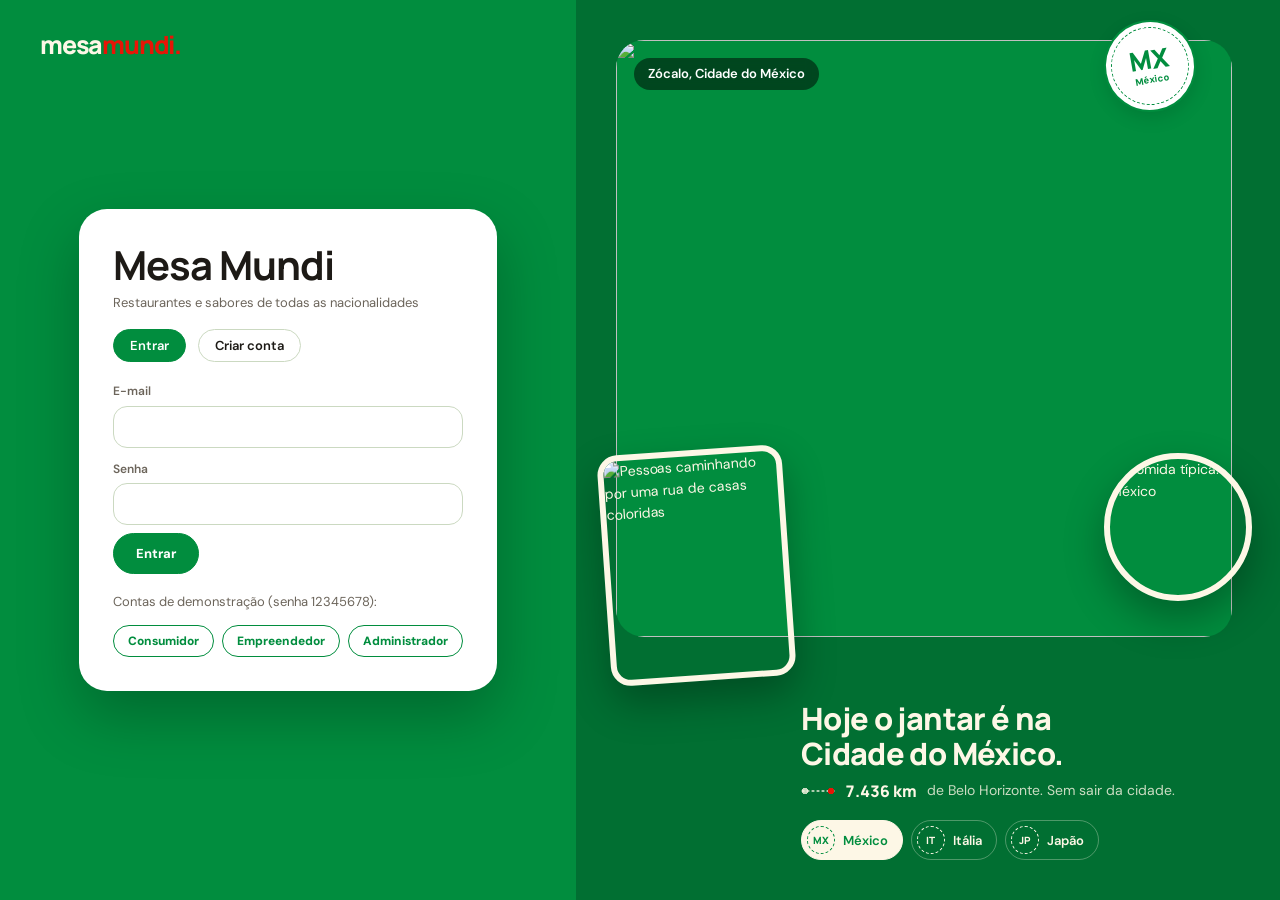
==== commit e29b9bd1: "Adiciona vitrine com lugar, pessoas e comida na tela de login - Colagem que muda com o tema: lugar (" ====
--- a/app.html
+++ b/app.html
@@ -8,8 +8,8 @@
   <link rel="preconnect" href="https://fonts.googleapis.com">
   <link rel="preconnect" href="https://fonts.gstatic.com" crossorigin>
   <link href="https://fonts.googleapis.com/css2?family=DM+Sans:wght@400;500;600;700;800&family=Manrope:wght@600;700;800&display=swap" rel="stylesheet">
-  <link rel="stylesheet" href="css/app.css?v=20261112c">
-  <script src="js/theme.js?v=20261112c"></script>
+  <link rel="stylesheet" href="css/app.css?v=20261112f">
+  <script src="js/theme.js?v=20261112f"></script>
 </head>
 <body>
 <div class="app">
@@ -19,23 +19,67 @@
     <div class="culture-switch" aria-label="Tema de cores">
       <small>Tema</small>
       <div>
-        <button type="button" data-culture="mexico" title="México">🇲🇽</button>
-        <button type="button" data-culture="italia" title="Itália">🇮🇹</button>
-        <button type="button" data-culture="japao" title="Japão">🇯🇵</button>
+        <button type="button" data-culture="mexico" title="México">MX</button>
+        <button type="button" data-culture="italia" title="Itália">IT</button>
+        <button type="button" data-culture="japao" title="Japão">JP</button>
       </div>
     </div>
   </aside>
+  <a class="out-logo" href="index.html" aria-label="Voltar para o site do Mesa Mundi">mesa<span>mundi.</span></a>
   <main id="v"></main>
+
+  <!-- Vitrine da tela de login: lugar, pessoas e comida do tema escolhido -->
+  <section class="vitrine" aria-label="Destino do tema escolhido">
+    <div class="vt-colagem">
+      <figure class="vt-lugar">
+        <img id="vt-lugar" src="https://images.unsplash.com/photo-1585464231875-d9ef1f5ad396?w=1200&q=75" alt="">
+        <figcaption id="vt-lugar-nome">Zócalo, Cidade do México</figcaption>
+      </figure>
+      <img class="vt-pessoas" id="vt-pessoas" src="https://images.unsplash.com/photo-1518105779142-d975f22f1b0a?w=600&q=70" alt="Pessoas caminhando por uma rua de casas coloridas">
+      <img class="vt-prato" id="vt-prato" src="https://images.unsplash.com/photo-1551504734-5ee1c4a1479b?w=500" alt="Comida típica do México">
+      <span class="stamp vt-selo" id="vt-selo" aria-hidden="true"><b>MX</b><small>México</small></span>
+    </div>
+
+    <div class="vt-texto">
+      <p class="vt-convite" id="vt-convite">Hoje o jantar é na Cidade do México.</p>
+      <p class="vt-rota"><i aria-hidden="true"></i><span id="vt-km">7.436 km</span> de Belo Horizonte. Sem sair da cidade.</p>
+      <div class="vt-temas" role="group" aria-label="Escolha o destino">
+        <button type="button" data-culture="mexico"><span>MX</span>México</button>
+        <button type="button" data-culture="italia"><span>IT</span>Itália</button>
+        <button type="button" data-culture="japao"><span>JP</span>Japão</button>
+      </div>
+    </div>
+  </section>
 </div>
 <div id="m"></div><div id="toast" role="status"></div>
 <script>
   (function () {
-    const buttons = document.querySelectorAll('.culture-switch button');
-    const mark = () => buttons.forEach((b) => b.setAttribute('aria-pressed', String(b.dataset.culture === MesaTheme.current())));
-    buttons.forEach((b) => b.addEventListener('click', () => { MesaTheme.apply(b.dataset.culture, true); mark(); }));
-    mark();
+    const buttons = document.querySelectorAll('[data-culture]');
+    const $id = (i) => document.getElementById(i);
+    const tamanho = (url, w, q) => `${url}?w=${w}&q=${q}`;
+
+    function mostrar(nome) {
+      const t = MesaTheme.themes[nome];
+      buttons.forEach((b) => b.setAttribute('aria-pressed', String(b.dataset.culture === nome)));
+      $id('vt-lugar').src = tamanho(t.lugar.img, 1200, 75);
+      $id('vt-lugar-nome').textContent = t.lugar.nome;
+      $id('vt-pessoas').src = tamanho(t.pessoas.img, 600, 70);
+      $id('vt-pessoas').alt = t.pessoas.alt;
+      $id('vt-prato').src = t.image;
+      $id('vt-prato').alt = 'Comida típica: ' + t.name;
+      $id('vt-selo').innerHTML = `<b>${t.code}</b><small>${t.name}</small>`;
+      $id('vt-selo').style.setProperty('--sc', t.primary);
+      $id('vt-convite').textContent = t.convite;
+      $id('vt-km').textContent = t.km.toLocaleString('pt-BR') + ' km';
+    }
+
+    buttons.forEach((b) => b.addEventListener('click', () => {
+      MesaTheme.apply(b.dataset.culture, true);
+      mostrar(b.dataset.culture);
+    }));
+    mostrar(MesaTheme.current());
   })();
 </script>
-<script src="js/app.js?v=20261112c"></script>
+<script src="js/app.js?v=20261112f"></script>
 </body>
 </html>
--- a/css/app.css
+++ b/css/app.css
@@ -139,7 +139,9 @@
   border-radius: 50%;
   border: 2px solid transparent;
   background: rgba(255, 255, 255, .14);
-  font-size: 19px;
+  font: 800 12px var(--serif);
+  letter-spacing: .04em;
+  color: var(--text);
   cursor: pointer;
   transition: transform .2s, border-color .2s;
 }
@@ -358,3 +360,230 @@
 @media (prefers-reduced-motion: reduce) {
   *, *::before, *::after { animation-duration: .01ms !important; transition-duration: .01ms !important; }
 }
+
+/* ---------- Cartão de restaurante ---------- */
+/* Capa com o padrão de pontos do mapa da landing, carimbo de passaporte e distância até BH */
+
+.rc { padding: 0; overflow: hidden; gap: 0; }
+
+.rcv {
+  position: relative;
+  height: 128px;
+  background-color: var(--primary);
+  background-image: radial-gradient(circle, color-mix(in srgb, var(--text) 32%, transparent) 1.5px, transparent 1.8px);
+  background-size: 12px 12px;
+  background-position: 6px 6px;
+  transition: background-color .7s ease;
+}
+.rcv.foto { background-image: none; }
+.rcv img { position: absolute; inset: 0; width: 100%; height: 100%; object-fit: cover; }
+.rcv.foto::after { content: ""; position: absolute; inset: 0; background: linear-gradient(to top, rgba(0, 0, 0, .55), transparent 60%); }
+
+.rcv .tg {
+  position: absolute; top: 14px; left: 14px; z-index: 1;
+  background: var(--sf);
+}
+
+.rkm {
+  position: absolute; left: 18px; bottom: 14px; z-index: 1;
+  display: flex; align-items: center; gap: 8px;
+  color: var(--text);
+  font: 700 13px var(--serif);
+  font-variant-numeric: tabular-nums;
+}
+/* mini rota: origem, trilha pontilhada e destino */
+.rkm i {
+  width: 30px; height: 8px; flex: none;
+  background:
+    radial-gradient(circle, currentColor 3px, transparent 3.5px) left center / 8px 8px no-repeat,
+    radial-gradient(circle, var(--detail) 3px, transparent 3.5px) right center / 8px 8px no-repeat,
+    radial-gradient(circle, currentColor 1px, transparent 1.4px) center / 5px 8px repeat-x;
+}
+
+.stamp {
+  --sc: var(--pr);
+  position: absolute; right: 18px; bottom: -30px; z-index: 2;
+  width: 76px; height: 76px;
+  border-radius: 50%;
+  display: grid; place-content: center; text-align: center;
+  background: var(--sf);
+  color: var(--sc);
+  border: 2.5px solid var(--sc);
+  outline: 1.5px dashed var(--sc);
+  outline-offset: -8px;
+  rotate: -10deg;
+  box-shadow: 0 6px 18px rgba(0, 0, 0, .12);
+}
+.stamp b { font: 800 21px/1 var(--serif); letter-spacing: .03em; }
+.stamp small { font-size: 8.5px; font-weight: 700; margin-top: 3px; max-width: 54px; line-height: 1.15; }
+
+.rc { display: flex; flex-direction: column; }
+.rb { flex: 1; display: flex; flex-direction: column; gap: 10px; padding: 18px 22px 22px; }
+.rb > .dh { align-self: flex-start; margin: 0; }
+.rb h3 { margin: 0; padding-right: 76px; font: 800 20px/1.2 var(--serif); letter-spacing: -0.01em; color: var(--ink); }
+.rb p { margin: 0; }
+
+.rmeta { display: flex; flex-wrap: wrap; gap: 6px; }
+.rmeta span {
+  font-size: 12px; font-weight: 600;
+  padding: 3px 10px; border-radius: 99px;
+  background: var(--soft); color: var(--pd);
+}
+.rmeta span + span { background: transparent; box-shadow: inset 0 0 0 1px var(--bd); color: var(--mut); }
+
+.rb .stars b { color: var(--ink); margin-left: 2px; }
+
+/* pratos como num cardápio: nome ······ preço */
+.menu { list-style: none; margin: 2px 0 0; padding: 12px 0 0; border-top: 1px dashed var(--bd); display: grid; gap: 7px; }
+.menu li { display: flex; align-items: baseline; gap: 6px; font-size: 13.5px; }
+.menu li span { white-space: nowrap; overflow: hidden; text-overflow: ellipsis; }
+.menu li i { flex: 1; min-width: 16px; border-bottom: 2px dotted var(--bd); transform: translateY(-4px); }
+.menu li b { font-weight: 700; font-variant-numeric: tabular-nums; white-space: nowrap; color: var(--pd); }
+
+.rb .row { margin-top: auto; padding-top: 6px; }
+.vazio { grid-column: 1 / -1; padding: 28px 0; }
+
+@media (prefers-color-scheme: dark) {
+  :root:not([data-theme="light"]) .stamp { box-shadow: 0 6px 18px rgba(0, 0, 0, .4); }
+}
+/* no modo escuro, as cores das bandeiras ficam mais claras para continuar legíveis */
+@media (prefers-color-scheme: dark) {
+  :root:not([data-theme="light"]) .stamp { color: color-mix(in srgb, var(--sc) 55%, #fff); border-color: color-mix(in srgb, var(--sc) 55%, #fff); outline-color: color-mix(in srgb, var(--sc) 55%, #fff); }
+}
+:root[data-theme="dark"] .stamp { color: color-mix(in srgb, var(--sc) 55%, #fff); border-color: color-mix(in srgb, var(--sc) 55%, #fff); outline-color: color-mix(in srgb, var(--sc) 55%, #fff); box-shadow: 0 6px 18px rgba(0, 0, 0, .4); }
+
+/* ---------- Vitrine da tela de login ---------- */
+/* Lugar (foto grande), pessoas (cartão), comida (círculo) e carimbo do país escolhido */
+
+.vitrine { display: none; }
+
+.out { grid-template-columns: minmax(380px, .9fr) 1.1fr; }
+.out main { min-height: 100vh; }
+
+.out .vitrine {
+  display: flex;
+  flex-direction: column;
+  gap: 64px;
+  min-height: 100vh;
+  padding: 40px 48px 40px 40px;
+  background: var(--surface);
+  color: var(--text);
+  overflow: hidden;
+  transition: background .7s ease;
+}
+
+.vt-colagem { position: relative; flex: 1; min-height: 380px; }
+
+.vt-lugar {
+  position: absolute; inset: 0;
+  margin: 0;
+  border-radius: 28px;
+  overflow: hidden;
+  background: var(--primary);
+}
+.vt-lugar img { width: 100%; height: 100%; object-fit: cover; display: block; }
+.vt-lugar figcaption {
+  position: absolute; left: 18px; top: 18px;
+  padding: 6px 14px;
+  border-radius: 99px;
+  background: rgba(0, 0, 0, .5);
+  backdrop-filter: blur(6px);
+  color: #fff;
+  font-size: 13px; font-weight: 600;
+}
+
+.vt-pessoas {
+  position: absolute; left: -12px; bottom: -44px;
+  width: clamp(150px, 30%, 250px);
+  aspect-ratio: 4 / 5;
+  object-fit: cover;
+  border-radius: 20px;
+  border: 6px solid var(--text);
+  rotate: -4deg;
+  box-shadow: 0 18px 40px rgba(0, 0, 0, .3);
+}
+
+.vt-prato {
+  position: absolute; right: -20px; bottom: 36px;
+  width: clamp(120px, 24%, 190px);
+  aspect-ratio: 1;
+  object-fit: cover;
+  border-radius: 50%;
+  border: 6px solid var(--text);
+  box-shadow: 0 18px 40px rgba(0, 0, 0, .3);
+}
+
+.vt-selo { right: 36px; top: -20px; bottom: auto; width: 92px; height: 92px; }
+.vt-selo b { font-size: 26px; }
+.vt-selo small { font-size: 9.5px; }
+
+.vt-texto { display: grid; gap: 10px; padding-left: clamp(150px, 30%, 250px); }
+.vt-convite { margin: 0; font: 800 clamp(24px, 2.4vw, 34px)/1.12 var(--serif); letter-spacing: -0.02em; text-wrap: balance; }
+.vt-rota { margin: 0; display: flex; align-items: center; gap: 10px; color: color-mix(in srgb, var(--text) 80%, transparent); }
+.vt-rota span { color: var(--text); font: 800 16px var(--serif); font-variant-numeric: tabular-nums; }
+.vt-rota i {
+  width: 34px; height: 8px; flex: none;
+  background:
+    radial-gradient(circle, currentColor 3px, transparent 3.5px) left center / 8px 8px no-repeat,
+    radial-gradient(circle, var(--detail) 3px, transparent 3.5px) right center / 8px 8px no-repeat,
+    radial-gradient(circle, currentColor 1px, transparent 1.4px) center / 5px 8px repeat-x;
+}
+
+.vt-temas { display: flex; flex-wrap: wrap; gap: 8px; margin-top: 8px; }
+.vt-temas button {
+  display: inline-flex; align-items: center; gap: 8px;
+  padding: 5px 14px 5px 5px;
+  border-radius: 99px;
+  border: 1.5px solid color-mix(in srgb, var(--text) 30%, transparent);
+  background: transparent;
+  color: var(--text);
+  font: 600 13px var(--sans);
+  cursor: pointer;
+  transition: background .3s, color .3s, border-color .3s;
+}
+.vt-temas button span {
+  width: 28px; height: 28px; border-radius: 50%;
+  display: grid; place-items: center;
+  border: 1.5px dashed currentColor;
+  font: 800 10px var(--serif);
+}
+.vt-temas button:hover { border-color: var(--text); }
+.vt-temas button[aria-pressed="true"] { background: var(--text); color: var(--primary); border-color: var(--text); }
+.vt-temas button:focus-visible { outline: 2px solid var(--text); outline-offset: 2px; }
+
+@media (max-width: 1100px) {
+  .out .vitrine { padding: 32px; gap: 56px; }
+  .vt-prato { display: none; }
+}
+
+@media (max-width: 860px) {
+  .out { grid-template-columns: 1fr; }
+  .out main { min-height: 0; order: 2; }
+  .out .vitrine { order: 1; min-height: 0; padding: 16px 16px 20px; gap: 18px; }
+  .vt-colagem { flex: none; height: 190px; min-height: 0; }
+  .vt-pessoas, .vt-prato, .vt-rota { display: none; }
+  .vt-selo { width: 70px; height: 70px; right: 16px; top: auto; bottom: -16px; }
+  .vt-selo b { font-size: 19px; }
+  .vt-texto { padding-left: 0; }
+  .vt-convite { font-size: 22px; }
+}
+
+/* Logo no canto da tela de login (volta para o site) */
+.app { position: relative; }
+.out-logo { display: none; }
+.out .out-logo {
+  display: block;
+  position: absolute; top: 32px; left: 40px; z-index: 5;
+  font: 800 25px/1 var(--serif);
+  letter-spacing: -1.2px;
+  color: var(--text);
+  text-decoration: none;
+}
+.out .out-logo span { color: var(--detail); transition: color .7s ease; }
+.out .out-logo:focus-visible { outline: 2px solid var(--text); outline-offset: 4px; border-radius: 4px; }
+
+@media (max-width: 860px) {
+  .out { grid-template-rows: auto 1fr; }
+  .out main { place-items: start center; padding-top: 8px; }
+  .out .out-logo { display: none; }
+}
